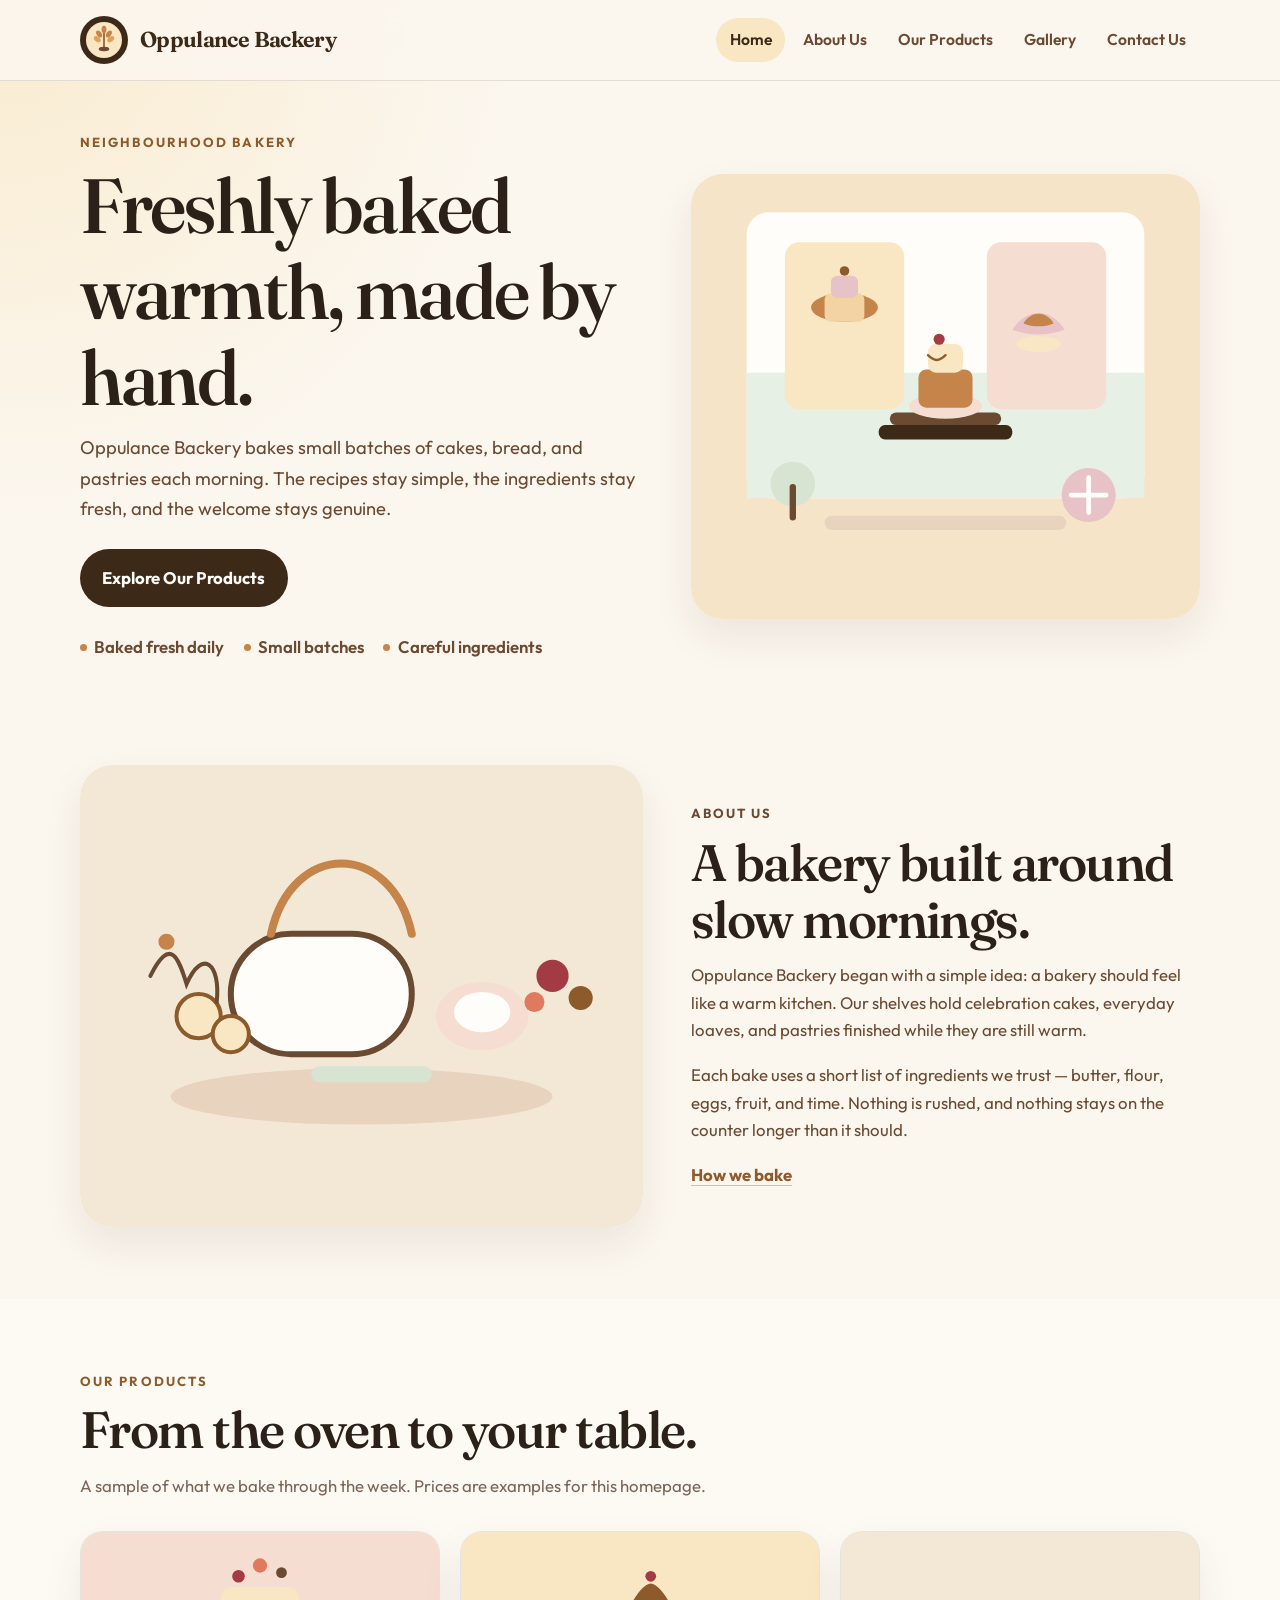
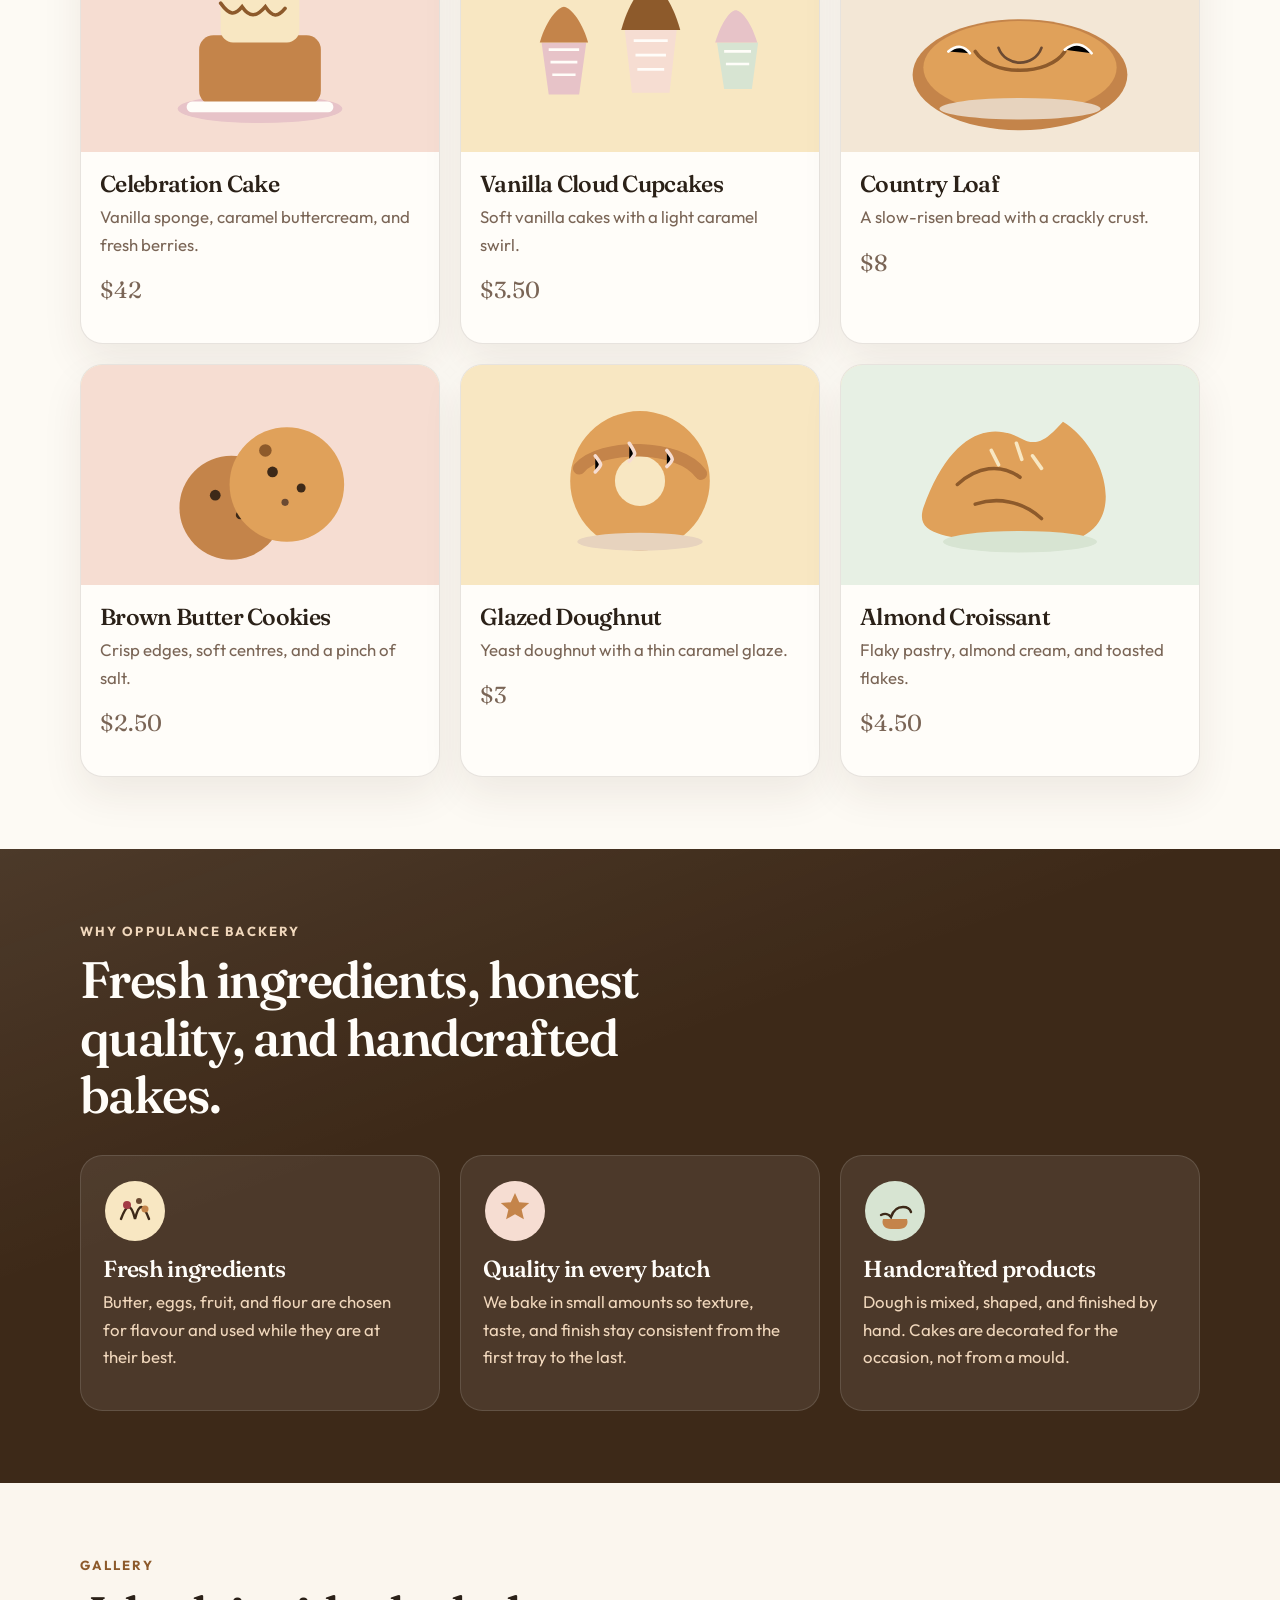
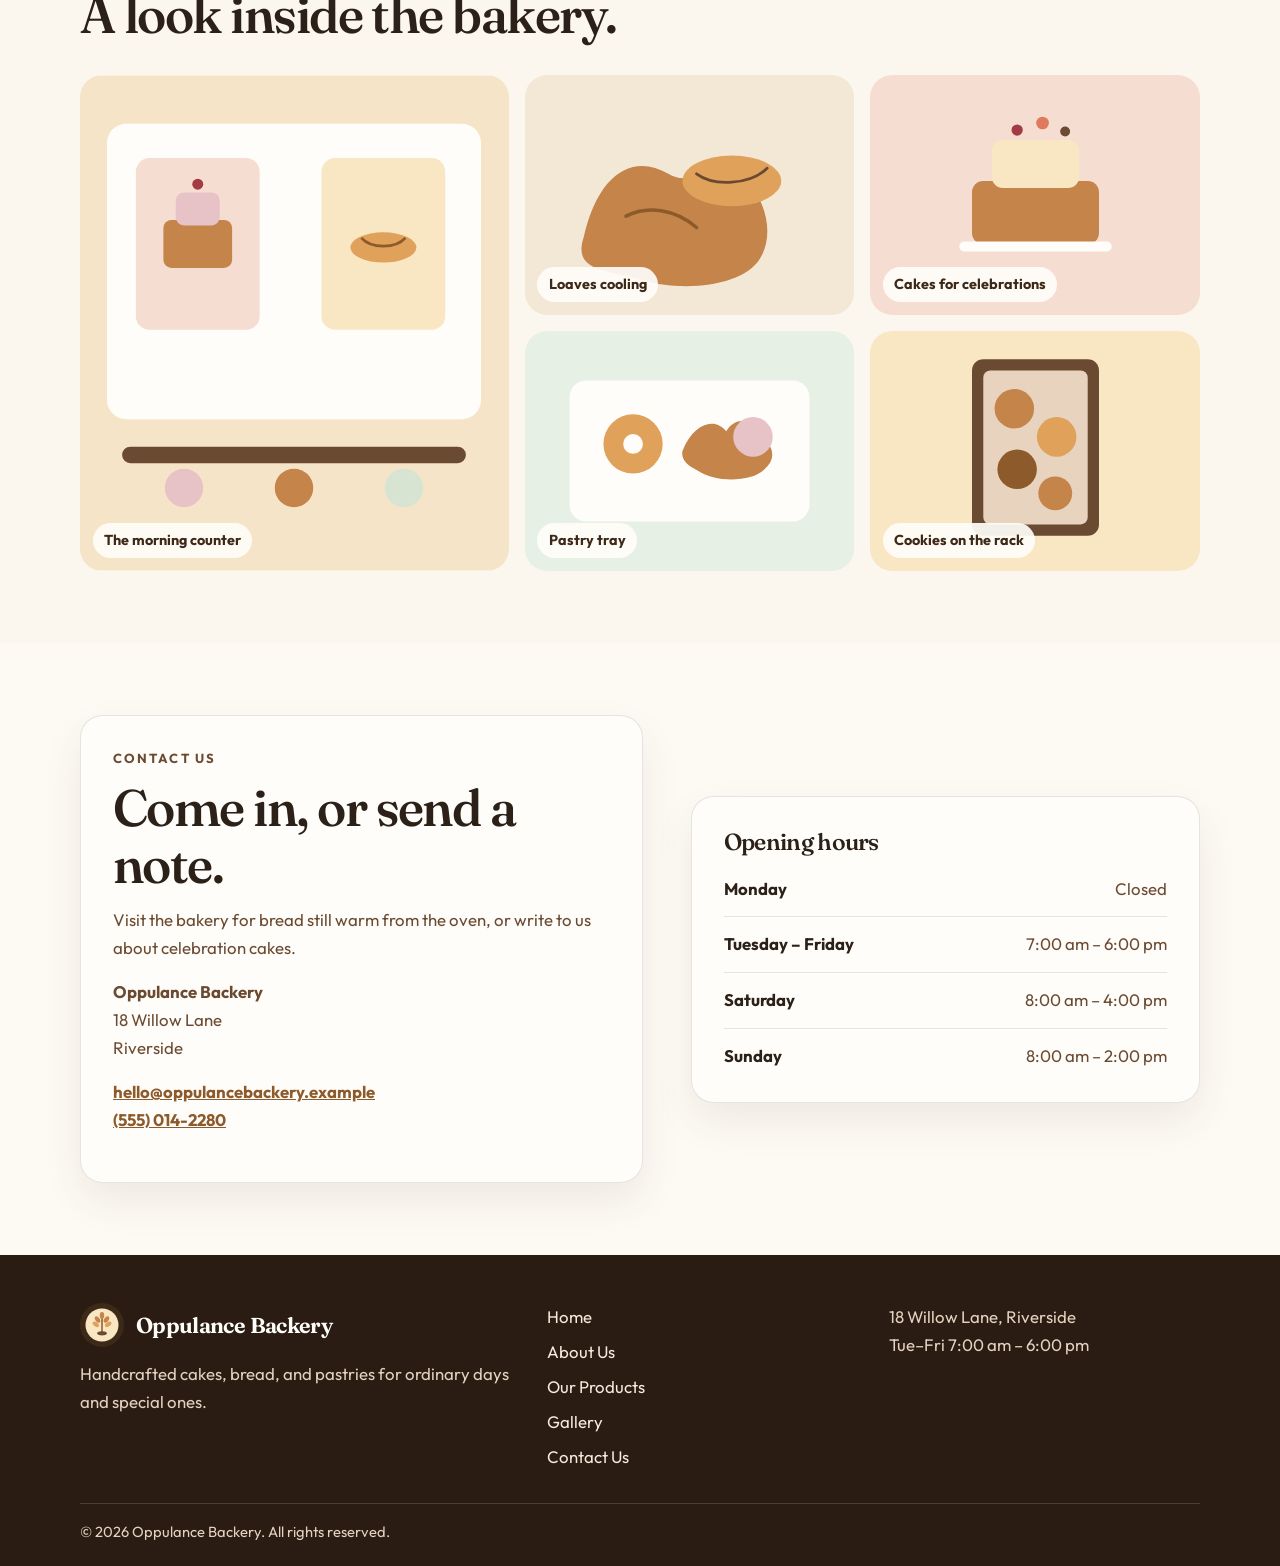
==== index.html @ 39ed971d "Add the Oppulance Backery homepage for the group project." ====
<!DOCTYPE html>
<html lang="en">
<head>
  <meta charset="UTF-8">
  <meta name="viewport" content="width=device-width, initial-scale=1.0">
  <title>Oppulance Backery | Neighbourhood Bakery</title>
  <meta name="description" content="Oppulance Backery is a neighbourhood bakery of handcrafted cakes, bread, cookies, doughnuts, and pastries made with fresh ingredients.">
  <link rel="icon" href="images/logo.svg" type="image/svg+xml">
  <link rel="preconnect" href="https://fonts.googleapis.com">
  <link rel="preconnect" href="https://fonts.gstatic.com" crossorigin>
  <link href="https://fonts.googleapis.com/css2?family=Fraunces:opsz,wght@9..144,520;9..144,650&family=Outfit:wght@400;500;600;700&display=swap" rel="stylesheet">
  <link rel="stylesheet" href="style.css">
</head>
<body>
  <!--
    Homepage only. Friends will add the other pages later.
    Each new page should copy this header and footer, and link style.css.
  -->
  <a class="skip-link" href="#main">Skip to content</a>

  <header class="site-header">
    <div class="wrap header-bar">
      <a class="brand" href="index.html">
        <img src="images/logo.svg" alt="" width="48" height="48">
        <span>Oppulance Backery</span>
      </a>

      <input class="nav-toggle" type="checkbox" id="nav-toggle">
      <label class="nav-toggle-label" for="nav-toggle">
        <span class="visually-hidden">Open menu</span>
        <span></span>
        <span></span>
        <span></span>
      </label>

      <nav class="site-nav" aria-label="Main">
        <a href="index.html" aria-current="page">Home</a>
        <a href="#about">About Us</a>
        <a href="#products">Our Products</a>
        <a href="#gallery">Gallery</a>
        <a href="#contact">Contact Us</a>
      </nav>
    </div>
  </header>

  <main id="main">
    <section class="hero">
      <div class="wrap hero-grid">
        <div class="hero-copy">
          <p class="eyebrow">Neighbourhood bakery</p>
          <h1>Freshly baked warmth, made by hand.</h1>
          <p class="lede">Oppulance Backery bakes small batches of cakes, bread, and pastries each morning. The recipes stay simple, the ingredients stay fresh, and the welcome stays genuine.</p>
          <a class="button" href="#products">Explore Our Products</a>
          <ul class="hero-points">
            <li>Baked fresh daily</li>
            <li>Small batches</li>
            <li>Careful ingredients</li>
          </ul>
        </div>
        <div class="hero-visual">
          <img src="images/hero.svg" alt="A bakery counter with a celebration cake, a loaf of bread, and a croissant" width="640" height="560">
        </div>
      </div>
    </section>

    <section id="about" class="section">
      <div class="wrap about-grid">
        <div class="about-visual">
          <img src="images/about.svg" alt="A wooden table set with flour, eggs, berries, and a mixing bowl" width="560" height="460">
        </div>
        <div class="about-copy">
          <p class="eyebrow">About Us</p>
          <h2>A bakery built around slow mornings.</h2>
          <p>Oppulance Backery began with a simple idea: a bakery should feel like a warm kitchen. Our shelves hold celebration cakes, everyday loaves, and pastries finished while they are still warm.</p>
          <p>Each bake uses a short list of ingredients we trust — butter, flour, eggs, fruit, and time. Nothing is rushed, and nothing stays on the counter longer than it should.</p>
          <a class="text-link" href="#craft">How we bake</a>
        </div>
      </div>
    </section>

    <section id="products" class="section section-tint">
      <div class="wrap">
        <div class="section-heading">
          <p class="eyebrow">Our Products</p>
          <h2>From the oven to your table.</h2>
          <p>A sample of what we bake through the week. Prices are examples for this homepage.</p>
        </div>

        <div class="product-grid">
          <article class="product-card">
            <img src="images/cake.svg" alt="Two-layer celebration cake with caramel icing and berries" width="400" height="280">
            <div class="product-body">
              <h3>Celebration Cake</h3>
              <p>Vanilla sponge, caramel buttercream, and fresh berries.</p>
              <p class="price">$42</p>
            </div>
          </article>

          <article class="product-card">
            <img src="images/cupcake.svg" alt="Three cupcakes with swirled frosting and pastel wrappers" width="400" height="280">
            <div class="product-body">
              <h3>Vanilla Cloud Cupcakes</h3>
              <p>Soft vanilla cakes with a light caramel swirl.</p>
              <p class="price">$3.50</p>
            </div>
          </article>

          <article class="product-card">
            <img src="images/bread.svg" alt="A scored country loaf dusted with flour" width="400" height="280">
            <div class="product-body">
              <h3>Country Loaf</h3>
              <p>A slow-risen bread with a crackly crust.</p>
              <p class="price">$8</p>
            </div>
          </article>

          <article class="product-card">
            <img src="images/cookies.svg" alt="A stack of golden brown butter cookies" width="400" height="280">
            <div class="product-body">
              <h3>Brown Butter Cookies</h3>
              <p>Crisp edges, soft centres, and a pinch of salt.</p>
              <p class="price">$2.50</p>
            </div>
          </article>

          <article class="product-card">
            <img src="images/doughnut.svg" alt="A glazed doughnut with caramel stripes" width="400" height="280">
            <div class="product-body">
              <h3>Glazed Doughnut</h3>
              <p>Yeast doughnut with a thin caramel glaze.</p>
              <p class="price">$3</p>
            </div>
          </article>

          <article class="product-card">
            <img src="images/pastry.svg" alt="An almond croissant with sliced almonds on top" width="400" height="280">
            <div class="product-body">
              <h3>Almond Croissant</h3>
              <p>Flaky pastry, almond cream, and toasted flakes.</p>
              <p class="price">$4.50</p>
            </div>
          </article>
        </div>
      </div>
    </section>

    <section id="craft" class="section craft">
      <div class="wrap">
        <div class="section-heading section-heading-light">
          <p class="eyebrow">Why Oppulance Backery</p>
          <h2>Fresh ingredients, honest quality, and handcrafted bakes.</h2>
        </div>
        <div class="craft-grid">
          <article class="craft-card">
            <img src="images/icon-ingredients.svg" alt="" width="64" height="64">
            <h3>Fresh ingredients</h3>
            <p>Butter, eggs, fruit, and flour are chosen for flavour and used while they are at their best.</p>
          </article>
          <article class="craft-card">
            <img src="images/icon-quality.svg" alt="" width="64" height="64">
            <h3>Quality in every batch</h3>
            <p>We bake in small amounts so texture, taste, and finish stay consistent from the first tray to the last.</p>
          </article>
          <article class="craft-card">
            <img src="images/icon-handmade.svg" alt="" width="64" height="64">
            <h3>Handcrafted products</h3>
            <p>Dough is mixed, shaped, and finished by hand. Cakes are decorated for the occasion, not from a mould.</p>
          </article>
        </div>
      </div>
    </section>

    <section id="gallery" class="section">
      <div class="wrap">
        <div class="section-heading">
          <p class="eyebrow">Gallery</p>
          <h2>A look inside the bakery.</h2>
        </div>
        <div class="gallery-grid">
          <figure>
            <img src="images/gallery-counter.svg" alt="The bakery counter arranged with cakes and pastries" width="640" height="720">
            <figcaption>The morning counter</figcaption>
          </figure>
          <figure>
            <img src="images/gallery-bread.svg" alt="Country loaves cooling in a basket" width="480" height="340">
            <figcaption>Loaves cooling</figcaption>
          </figure>
          <figure>
            <img src="images/gallery-cake.svg" alt="A celebration cake ready for collection" width="480" height="340">
            <figcaption>Cakes for celebrations</figcaption>
          </figure>
          <figure>
            <img src="images/gallery-pastry.svg" alt="A tray of croissants and glazed doughnuts" width="480" height="340">
            <figcaption>Pastry tray</figcaption>
          </figure>
          <figure>
            <img src="images/gallery-cookies.svg" alt="Cookies cooling on a rack" width="480" height="340">
            <figcaption>Cookies on the rack</figcaption>
          </figure>
        </div>
      </div>
    </section>

    <section id="contact" class="section section-tint">
      <div class="wrap contact-grid">
        <div class="contact-card">
          <p class="eyebrow">Contact Us</p>
          <h2>Come in, or send a note.</h2>
          <p>Visit the bakery for bread still warm from the oven, or write to us about celebration cakes.</p>
          <address>
            <p><strong>Oppulance Backery</strong><br>18 Willow Lane<br>Riverside</p>
            <p><a href="mailto:hello@oppulancebackery.example">hello@oppulancebackery.example</a><br><a href="tel:+15550142280">(555) 014-2280</a></p>
          </address>
        </div>
        <div class="hours-card">
          <h3>Opening hours</h3>
          <dl class="hours">
            <div>
              <dt>Monday</dt>
              <dd>Closed</dd>
            </div>
            <div>
              <dt>Tuesday – Friday</dt>
              <dd>7:00 am – 6:00 pm</dd>
            </div>
            <div>
              <dt>Saturday</dt>
              <dd>8:00 am – 4:00 pm</dd>
            </div>
            <div>
              <dt>Sunday</dt>
              <dd>8:00 am – 2:00 pm</dd>
            </div>
          </dl>
        </div>
      </div>
    </section>
  </main>

  <footer class="site-footer">
    <div class="wrap footer-grid">
      <div>
        <a class="brand brand-light" href="index.html">
          <img src="images/logo.svg" alt="" width="44" height="44">
          <span>Oppulance Backery</span>
        </a>
        <p>Handcrafted cakes, bread, and pastries for ordinary days and special ones.</p>
      </div>
      <nav aria-label="Footer">
        <a href="index.html">Home</a>
        <a href="#about">About Us</a>
        <a href="#products">Our Products</a>
        <a href="#gallery">Gallery</a>
        <a href="#contact">Contact Us</a>
      </nav>
      <p class="footer-note">18 Willow Lane, Riverside<br>Tue–Fri 7:00 am – 6:00 pm</p>
    </div>
    <p class="copyright">© 2026 Oppulance Backery. All rights reserved.</p>
  </footer>
</body>
</html>
---- style.css ----
:root {
  --cream: #fbf6ee;
  --cream-deep: #f3e7d6;
  --paper: #fffdf9;
  --brown: #3d2918;
  --brown-soft: #6b4a32;
  --caramel: #c4844a;
  --caramel-deep: #8d5a2b;
  --blush: #f6ddd2;
  --sage: #d7e4d2;
  --butter: #f8e7c2;
  --rose: #e7c3c8;
  --ink: #2b2118;
  --muted: #7a6556;
  --line: rgba(61, 41, 24, 0.12);
  --shadow: 0 18px 40px rgba(61, 41, 24, 0.08);
  --radius: 1.4rem;
  --font-display: "Fraunces", "Palatino Linotype", Palatino, Georgia, serif;
  --font-body: "Outfit", "Segoe UI", sans-serif;
  --max: 1120px;
}

*,
*::before,
*::after {
  box-sizing: border-box;
}

html {
  scroll-behavior: smooth;
}

section[id] {
  scroll-margin-top: 5.5rem;
}

body {
  margin: 0;
  background:
    radial-gradient(circle at top left, rgba(248, 231, 194, 0.7), transparent 32rem),
    var(--cream);
  color: var(--ink);
  font-family: var(--font-body);
  font-size: 1.05rem;
  line-height: 1.65;
}

img {
  display: block;
  max-width: 100%;
  height: auto;
}

a {
  color: inherit;
}

h1,
h2,
h3,
p {
  margin-top: 0;
}

h1,
h2,
h3 {
  font-family: var(--font-display);
  font-weight: 560;
  letter-spacing: -0.03em;
  line-height: 1.12;
}

h1 {
  margin-bottom: 0.8rem;
  font-size: clamp(2.7rem, 6vw, 5rem);
}

h2 {
  margin-bottom: 0.8rem;
  font-size: clamp(2rem, 4vw, 3.2rem);
}

h3 {
  margin-bottom: 0.4rem;
  font-size: 1.45rem;
}

.wrap {
  width: min(var(--max), calc(100% - 2.4rem));
  margin-inline: auto;
}

.skip-link {
  position: absolute;
  left: 1rem;
  top: -4rem;
  z-index: 30;
  padding: 0.6rem 0.9rem;
  background: var(--brown);
  color: var(--paper);
  border-radius: 999px;
}

.skip-link:focus {
  top: 1rem;
}

.visually-hidden {
  position: absolute;
  width: 1px;
  height: 1px;
  padding: 0;
  margin: -1px;
  overflow: hidden;
  clip: rect(0, 0, 0, 0);
  white-space: nowrap;
  border: 0;
}

.eyebrow {
  margin-bottom: 0.55rem;
  color: var(--caramel-deep);
  font-size: 0.82rem;
  font-weight: 700;
  letter-spacing: 0.16em;
  text-transform: uppercase;
}

.lede {
  max-width: 38rem;
  color: var(--brown-soft);
  font-size: 1.15rem;
}

.site-header {
  position: sticky;
  top: 0;
  z-index: 20;
  background: rgba(251, 246, 238, 0.92);
  border-bottom: 1px solid var(--line);
  backdrop-filter: blur(14px);
}

.header-bar {
  display: flex;
  align-items: center;
  justify-content: space-between;
  gap: 1rem;
  min-height: 5rem;
}

.brand {
  display: inline-flex;
  align-items: center;
  gap: 0.75rem;
  color: var(--brown);
  font-family: var(--font-display);
  font-size: clamp(1.02rem, 2.8vw, 1.35rem);
  font-weight: 650;
  letter-spacing: -0.03em;
  text-decoration: none;
}

.brand em {
  color: var(--caramel-deep);
  font-style: italic;
}

.nav-toggle {
  position: absolute;
  width: 1px;
  height: 1px;
  opacity: 0;
}

.nav-toggle-label {
  display: none;
  width: 2.8rem;
  height: 2.8rem;
  padding: 0.7rem;
  border: 1px solid var(--line);
  border-radius: 0.8rem;
  background: var(--paper);
  flex-direction: column;
  justify-content: space-between;
  cursor: pointer;
}

.nav-toggle-label span:not(.visually-hidden) {
  display: block;
  height: 2px;
  background: var(--brown);
  border-radius: 999px;
}

.site-nav {
  display: flex;
  align-items: center;
  gap: 0.25rem;
}

.site-nav a {
  padding: 0.55rem 0.85rem;
  border-radius: 999px;
  color: var(--brown-soft);
  font-size: 0.98rem;
  font-weight: 600;
  text-decoration: none;
}

.site-nav a:hover,
.site-nav a[aria-current="page"] {
  background: var(--butter);
  color: var(--brown);
}

.hero {
  padding: 3.2rem 0 2rem;
}

.hero-grid,
.about-grid,
.contact-grid {
  display: grid;
  grid-template-columns: 1.05fr 0.95fr;
  gap: 3rem;
  align-items: center;
}

.hero-visual img,
.about-visual img {
  width: 100%;
  border-radius: 2rem;
  box-shadow: var(--shadow);
}

.button,
.text-link {
  font-weight: 700;
  text-decoration: none;
}

.button {
  display: inline-flex;
  align-items: center;
  margin-top: 0.4rem;
  padding: 0.95rem 1.4rem;
  border-radius: 999px;
  background: var(--brown);
  color: var(--paper);
}

.button:hover {
  background: var(--caramel-deep);
}

.hero-points {
  display: flex;
  flex-wrap: wrap;
  gap: 0.6rem 1.2rem;
  margin: 1.6rem 0 0;
  padding: 0;
  list-style: none;
  color: var(--brown-soft);
  font-weight: 600;
}

.hero-points li::before {
  content: "";
  display: inline-block;
  width: 0.45rem;
  height: 0.45rem;
  margin-right: 0.45rem;
  border-radius: 50%;
  background: var(--caramel);
  transform: translateY(-0.12rem);
}

.section {
  padding: 4.5rem 0;
}

.section-tint {
  background: rgba(255, 253, 249, 0.55);
}

.section-heading {
  max-width: 40rem;
  margin-bottom: 2rem;
}

.section-heading p:last-child {
  color: var(--muted);
}

.about-copy p,
.contact-card p {
  color: var(--brown-soft);
}

.text-link {
  color: var(--caramel-deep);
  border-bottom: 1px solid rgba(141, 90, 43, 0.35);
}

.product-grid,
.craft-grid {
  display: grid;
  grid-template-columns: repeat(3, 1fr);
  gap: 1.25rem;
}

.product-card,
.hours-card,
.contact-card,
.craft-card {
  background: var(--paper);
  border: 1px solid var(--line);
  border-radius: var(--radius);
  box-shadow: var(--shadow);
}

.product-card {
  overflow: hidden;
}

.product-card img {
  width: 100%;
  height: 220px;
  object-fit: cover;
  background: var(--butter);
}

.product-body {
  padding: 1.15rem 1.2rem 1.3rem;
}

.product-body p {
  margin-bottom: 0.8rem;
  color: var(--muted);
}

.price {
  margin-bottom: 0;
  color: var(--brown);
  font-family: var(--font-display);
  font-size: 1.45rem;
}

.craft {
  background:
    linear-gradient(160deg, rgba(255, 253, 249, 0.08), transparent 40%),
    var(--brown);
  color: var(--paper);
}

.section-heading-light .eyebrow,
.craft-card p {
  color: #f0d7bc;
}

.craft-card {
  padding: 1.4rem;
  background: rgba(255, 253, 249, 0.08);
  border-color: rgba(255, 253, 249, 0.12);
  box-shadow: none;
}

.craft-card img {
  width: 64px;
  height: 64px;
  margin-bottom: 0.8rem;
}

.gallery-grid {
  display: grid;
  grid-template-columns: 1.3fr 1fr 1fr;
  grid-template-rows: 240px 240px;
  gap: 1rem;
}

.gallery-grid figure {
  position: relative;
  margin: 0;
  overflow: hidden;
  border-radius: 1.4rem;
}

.gallery-grid figure:first-child {
  grid-row: 1 / span 2;
}

.gallery-grid img {
  width: 100%;
  height: 100%;
  object-fit: cover;
}

.gallery-grid figcaption {
  position: absolute;
  left: 0.8rem;
  bottom: 0.8rem;
  padding: 0.35rem 0.7rem;
  border-radius: 999px;
  background: rgba(255, 253, 249, 0.92);
  color: var(--brown);
  font-size: 0.9rem;
  font-weight: 700;
}

.contact-card,
.hours-card {
  padding: 2rem;
}

.contact-card address {
  font-style: normal;
}

.contact-card a {
  color: var(--caramel-deep);
  font-weight: 700;
}

.hours {
  margin: 0;
}

.hours div {
  display: flex;
  justify-content: space-between;
  gap: 1rem;
  padding: 0.85rem 0;
  border-bottom: 1px solid var(--line);
}

.hours div:last-child {
  border-bottom: 0;
  padding-bottom: 0;
}

.hours dt {
  font-weight: 700;
}

.hours dd {
  margin: 0;
  color: var(--brown-soft);
  text-align: right;
}

.site-footer {
  padding: 3rem 0 1.4rem;
  background: #2a1c12;
  color: #f6eadc;
}

.footer-grid {
  display: grid;
  grid-template-columns: 1.4fr 1fr 1fr;
  gap: 2rem;
  align-items: start;
}

.brand-light {
  color: var(--paper);
  margin-bottom: 0.8rem;
}

.site-footer p {
  color: #e4d2c0;
}

.site-footer nav {
  display: flex;
  flex-direction: column;
  gap: 0.45rem;
}

.site-footer nav a {
  width: fit-content;
  color: #f6eadc;
  text-decoration: none;
}

.site-footer nav a:hover {
  color: var(--butter);
}

.copyright {
  width: min(var(--max), calc(100% - 2.4rem));
  margin: 2rem auto 0;
  padding-top: 1rem;
  border-top: 1px solid rgba(246, 234, 220, 0.16);
  color: #cbb5a2;
  font-size: 0.92rem;
}

a:focus-visible,
.nav-toggle:focus-visible + .nav-toggle-label {
  outline: 3px solid var(--caramel);
  outline-offset: 3px;
}

@media (max-width: 900px) {
  .hero-grid,
  .about-grid,
  .contact-grid,
  .footer-grid {
    grid-template-columns: 1fr;
    gap: 1.6rem;
  }

  .product-grid,
  .craft-grid {
    grid-template-columns: 1fr 1fr;
  }

  .gallery-grid {
    grid-template-columns: 1fr 1fr;
    grid-template-rows: 280px 210px 210px;
  }

  .gallery-grid figure:first-child {
    grid-column: 1 / span 2;
    grid-row: auto;
  }

  .about-visual {
    order: -1;
  }
}

@media (max-width: 700px) {
  .header-bar {
    flex-wrap: wrap;
  }

  .brand {
    margin-right: auto;
  }

  .nav-toggle-label {
    display: flex;
  }

  .site-nav {
    display: none;
    flex: 1 0 100%;
    flex-direction: column;
    align-items: stretch;
    padding-bottom: 0.4rem;
  }

  .nav-toggle:checked ~ .site-nav {
    display: flex;
  }

  .site-nav a {
    padding: 0.8rem 0.2rem;
    border-radius: 0;
    border-bottom: 1px solid var(--line);
  }

  .product-grid,
  .craft-grid,
  .gallery-grid {
    grid-template-columns: 1fr;
    grid-template-rows: none;
  }

  .gallery-grid figure,
  .gallery-grid figure:first-child {
    grid-column: auto;
    min-height: 240px;
  }

  .hours div {
    align-items: flex-start;
    flex-direction: column;
    gap: 0.15rem;
  }

  .hours dd {
    text-align: left;
  }
}

@media (prefers-reduced-motion: reduce) {
  html {
    scroll-behavior: auto;
  }
}
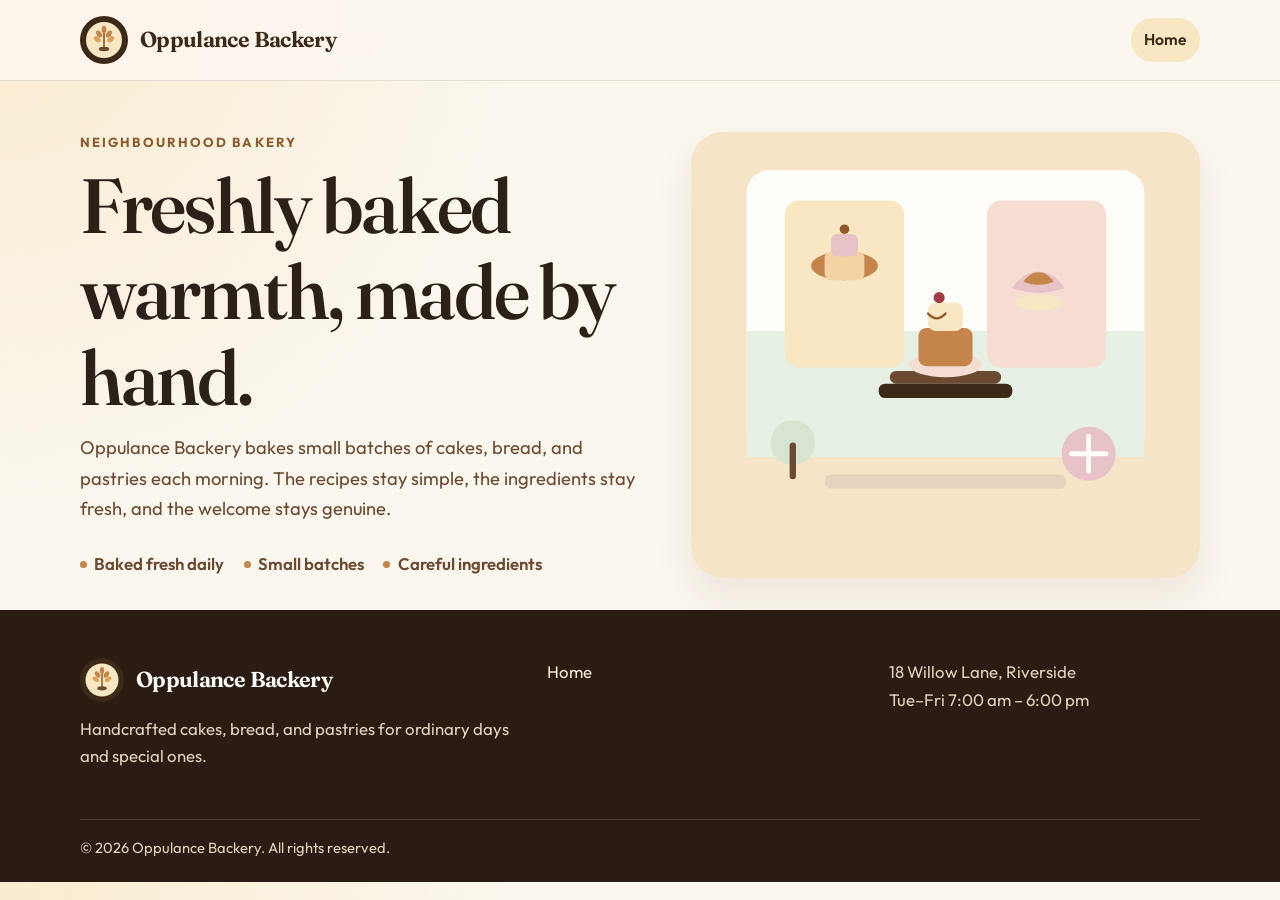
==== commit 9ccf73fb: "Simplify the site to a standalone Home page only." ====
--- a/index.html
+++ b/index.html
@@ -12,10 +12,6 @@
   <link rel="stylesheet" href="style.css">
 </head>
 <body>
-  <!--
-    Homepage only. Friends will add the other pages later.
-    Each new page should copy this header and footer, and link style.css.
-  -->
   <a class="skip-link" href="#main">Skip to content</a>
 
   <header class="site-header">
@@ -25,20 +21,8 @@
         <span>Oppulance Backery</span>
       </a>
 
-      <input class="nav-toggle" type="checkbox" id="nav-toggle">
-      <label class="nav-toggle-label" for="nav-toggle">
-        <span class="visually-hidden">Open menu</span>
-        <span></span>
-        <span></span>
-        <span></span>
-      </label>
-
       <nav class="site-nav" aria-label="Main">
         <a href="index.html" aria-current="page">Home</a>
-        <a href="#about">About Us</a>
-        <a href="#products">Our Products</a>
-        <a href="#gallery">Gallery</a>
-        <a href="#contact">Contact Us</a>
       </nav>
     </div>
   </header>
@@ -50,7 +34,6 @@
           <p class="eyebrow">Neighbourhood bakery</p>
           <h1>Freshly baked warmth, made by hand.</h1>
           <p class="lede">Oppulance Backery bakes small batches of cakes, bread, and pastries each morning. The recipes stay simple, the ingredients stay fresh, and the welcome stays genuine.</p>
-          <a class="button" href="#products">Explore Our Products</a>
           <ul class="hero-points">
             <li>Baked fresh daily</li>
             <li>Small batches</li>
@@ -59,179 +42,6 @@
         </div>
         <div class="hero-visual">
           <img src="images/hero.svg" alt="A bakery counter with a celebration cake, a loaf of bread, and a croissant" width="640" height="560">
-        </div>
-      </div>
-    </section>
-
-    <section id="about" class="section">
-      <div class="wrap about-grid">
-        <div class="about-visual">
-          <img src="images/about.svg" alt="A wooden table set with flour, eggs, berries, and a mixing bowl" width="560" height="460">
-        </div>
-        <div class="about-copy">
-          <p class="eyebrow">About Us</p>
-          <h2>A bakery built around slow mornings.</h2>
-          <p>Oppulance Backery began with a simple idea: a bakery should feel like a warm kitchen. Our shelves hold celebration cakes, everyday loaves, and pastries finished while they are still warm.</p>
-          <p>Each bake uses a short list of ingredients we trust — butter, flour, eggs, fruit, and time. Nothing is rushed, and nothing stays on the counter longer than it should.</p>
-          <a class="text-link" href="#craft">How we bake</a>
-        </div>
-      </div>
-    </section>
-
-    <section id="products" class="section section-tint">
-      <div class="wrap">
-        <div class="section-heading">
-          <p class="eyebrow">Our Products</p>
-          <h2>From the oven to your table.</h2>
-          <p>A sample of what we bake through the week. Prices are examples for this homepage.</p>
-        </div>
-
-        <div class="product-grid">
-          <article class="product-card">
-            <img src="images/cake.svg" alt="Two-layer celebration cake with caramel icing and berries" width="400" height="280">
-            <div class="product-body">
-              <h3>Celebration Cake</h3>
-              <p>Vanilla sponge, caramel buttercream, and fresh berries.</p>
-              <p class="price">$42</p>
-            </div>
-          </article>
-
-          <article class="product-card">
-            <img src="images/cupcake.svg" alt="Three cupcakes with swirled frosting and pastel wrappers" width="400" height="280">
-            <div class="product-body">
-              <h3>Vanilla Cloud Cupcakes</h3>
-              <p>Soft vanilla cakes with a light caramel swirl.</p>
-              <p class="price">$3.50</p>
-            </div>
-          </article>
-
-          <article class="product-card">
-            <img src="images/bread.svg" alt="A scored country loaf dusted with flour" width="400" height="280">
-            <div class="product-body">
-              <h3>Country Loaf</h3>
-              <p>A slow-risen bread with a crackly crust.</p>
-              <p class="price">$8</p>
-            </div>
-          </article>
-
-          <article class="product-card">
-            <img src="images/cookies.svg" alt="A stack of golden brown butter cookies" width="400" height="280">
-            <div class="product-body">
-              <h3>Brown Butter Cookies</h3>
-              <p>Crisp edges, soft centres, and a pinch of salt.</p>
-              <p class="price">$2.50</p>
-            </div>
-          </article>
-
-          <article class="product-card">
-            <img src="images/doughnut.svg" alt="A glazed doughnut with caramel stripes" width="400" height="280">
-            <div class="product-body">
-              <h3>Glazed Doughnut</h3>
-              <p>Yeast doughnut with a thin caramel glaze.</p>
-              <p class="price">$3</p>
-            </div>
-          </article>
-
-          <article class="product-card">
-            <img src="images/pastry.svg" alt="An almond croissant with sliced almonds on top" width="400" height="280">
-            <div class="product-body">
-              <h3>Almond Croissant</h3>
-              <p>Flaky pastry, almond cream, and toasted flakes.</p>
-              <p class="price">$4.50</p>
-            </div>
-          </article>
-        </div>
-      </div>
-    </section>
-
-    <section id="craft" class="section craft">
-      <div class="wrap">
-        <div class="section-heading section-heading-light">
-          <p class="eyebrow">Why Oppulance Backery</p>
-          <h2>Fresh ingredients, honest quality, and handcrafted bakes.</h2>
-        </div>
-        <div class="craft-grid">
-          <article class="craft-card">
-            <img src="images/icon-ingredients.svg" alt="" width="64" height="64">
-            <h3>Fresh ingredients</h3>
-            <p>Butter, eggs, fruit, and flour are chosen for flavour and used while they are at their best.</p>
-          </article>
-          <article class="craft-card">
-            <img src="images/icon-quality.svg" alt="" width="64" height="64">
-            <h3>Quality in every batch</h3>
-            <p>We bake in small amounts so texture, taste, and finish stay consistent from the first tray to the last.</p>
-          </article>
-          <article class="craft-card">
-            <img src="images/icon-handmade.svg" alt="" width="64" height="64">
-            <h3>Handcrafted products</h3>
-            <p>Dough is mixed, shaped, and finished by hand. Cakes are decorated for the occasion, not from a mould.</p>
-          </article>
-        </div>
-      </div>
-    </section>
-
-    <section id="gallery" class="section">
-      <div class="wrap">
-        <div class="section-heading">
-          <p class="eyebrow">Gallery</p>
-          <h2>A look inside the bakery.</h2>
-        </div>
-        <div class="gallery-grid">
-          <figure>
-            <img src="images/gallery-counter.svg" alt="The bakery counter arranged with cakes and pastries" width="640" height="720">
-            <figcaption>The morning counter</figcaption>
-          </figure>
-          <figure>
-            <img src="images/gallery-bread.svg" alt="Country loaves cooling in a basket" width="480" height="340">
-            <figcaption>Loaves cooling</figcaption>
-          </figure>
-          <figure>
-            <img src="images/gallery-cake.svg" alt="A celebration cake ready for collection" width="480" height="340">
-            <figcaption>Cakes for celebrations</figcaption>
-          </figure>
-          <figure>
-            <img src="images/gallery-pastry.svg" alt="A tray of croissants and glazed doughnuts" width="480" height="340">
-            <figcaption>Pastry tray</figcaption>
-          </figure>
-          <figure>
-            <img src="images/gallery-cookies.svg" alt="Cookies cooling on a rack" width="480" height="340">
-            <figcaption>Cookies on the rack</figcaption>
-          </figure>
-        </div>
-      </div>
-    </section>
-
-    <section id="contact" class="section section-tint">
-      <div class="wrap contact-grid">
-        <div class="contact-card">
-          <p class="eyebrow">Contact Us</p>
-          <h2>Come in, or send a note.</h2>
-          <p>Visit the bakery for bread still warm from the oven, or write to us about celebration cakes.</p>
-          <address>
-            <p><strong>Oppulance Backery</strong><br>18 Willow Lane<br>Riverside</p>
-            <p><a href="mailto:hello@oppulancebackery.example">hello@oppulancebackery.example</a><br><a href="tel:+15550142280">(555) 014-2280</a></p>
-          </address>
-        </div>
-        <div class="hours-card">
-          <h3>Opening hours</h3>
-          <dl class="hours">
-            <div>
-              <dt>Monday</dt>
-              <dd>Closed</dd>
-            </div>
-            <div>
-              <dt>Tuesday – Friday</dt>
-              <dd>7:00 am – 6:00 pm</dd>
-            </div>
-            <div>
-              <dt>Saturday</dt>
-              <dd>8:00 am – 4:00 pm</dd>
-            </div>
-            <div>
-              <dt>Sunday</dt>
-              <dd>8:00 am – 2:00 pm</dd>
-            </div>
-          </dl>
         </div>
       </div>
     </section>
@@ -248,10 +58,6 @@
       </div>
       <nav aria-label="Footer">
         <a href="index.html">Home</a>
-        <a href="#about">About Us</a>
-        <a href="#products">Our Products</a>
-        <a href="#gallery">Gallery</a>
-        <a href="#contact">Contact Us</a>
       </nav>
       <p class="footer-note">18 Willow Lane, Riverside<br>Tue–Fri 7:00 am – 6:00 pm</p>
     </div>
--- a/style.css
+++ b/style.css
@@ -535,6 +535,8 @@
 @media (max-width: 700px) {
   .header-bar {
     flex-wrap: wrap;
+    align-items: center;
+    row-gap: 0.35rem;
   }
 
   .brand {
@@ -542,25 +544,22 @@
   }
 
   .nav-toggle-label {
+    display: none;
+  }
+
+  .site-nav {
     display: flex;
-  }
-
-  .site-nav {
-    display: none;
     flex: 1 0 100%;
-    flex-direction: column;
-    align-items: stretch;
-    padding-bottom: 0.4rem;
-  }
-
-  .nav-toggle:checked ~ .site-nav {
-    display: flex;
+    flex-direction: row;
+    flex-wrap: wrap;
+    align-items: center;
+    gap: 0.35rem;
+    padding-bottom: 0.85rem;
   }
 
   .site-nav a {
-    padding: 0.8rem 0.2rem;
-    border-radius: 0;
-    border-bottom: 1px solid var(--line);
+    padding: 0.45rem 0.75rem;
+    font-size: 0.92rem;
   }
 
   .product-grid,
